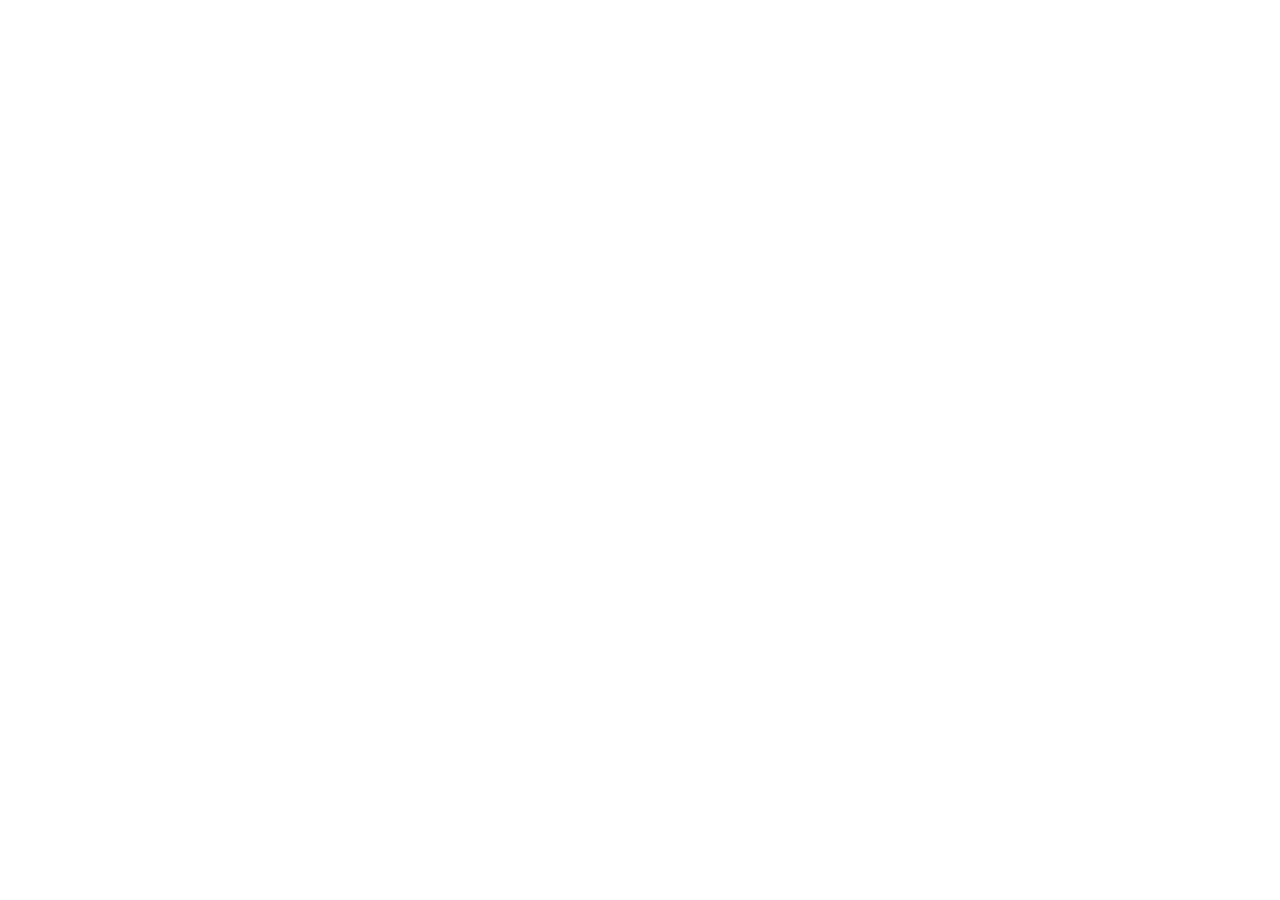
==== index.html @ 45871fc7 "Add files via upload" ====
<!DOCTYPE html>
<html lang="id">
<head>
<meta charset="utf-8">
<meta name="viewport" content="width=device-width, initial-scale=1, viewport-fit=cover">
<title>SPJL – Sistem Pemesanan Jasa Laundry (Prototipe)</title>
<link rel="stylesheet" href="css/style.css">
</head>
<body>
<div class="wrap" id="app"></div>
<script src="js/app.js"></script>
</body>
</html>
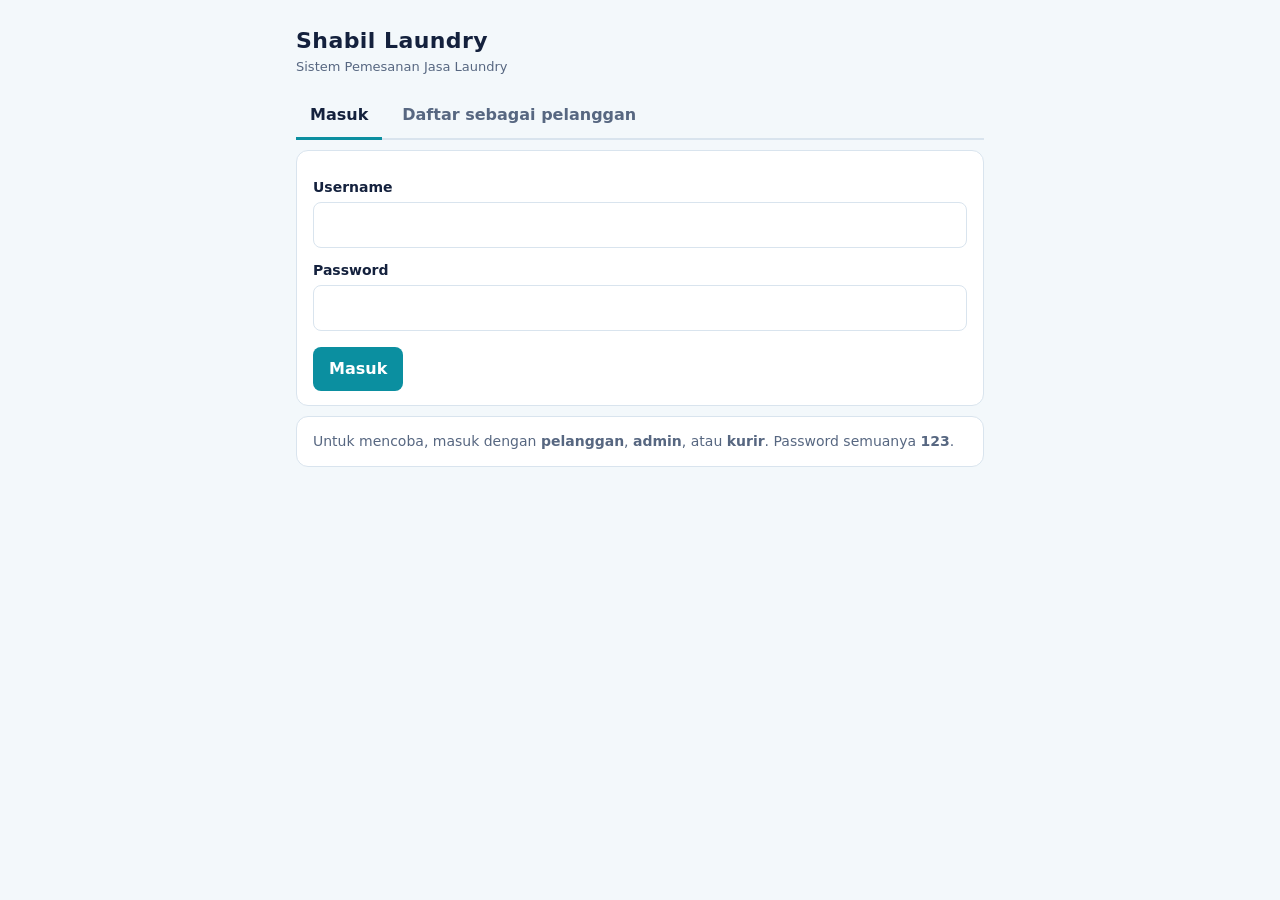
==== commit 675c27d7: "Shabil Laundry" ====
--- a/index.html
+++ b/index.html
@@ -1,13 +1,16 @@
-<!DOCTYPE html>
+<!doctype html>
 <html lang="id">
-<head>
-<meta charset="utf-8">
-<meta name="viewport" content="width=device-width, initial-scale=1, viewport-fit=cover">
-<title>SPJL – Sistem Pemesanan Jasa Laundry (Prototipe)</title>
-<link rel="stylesheet" href="css/style.css">
-</head>
-<body>
-<div class="wrap" id="app"></div>
-<script src="js/app.js"></script>
-</body>
+  <head>
+    <meta charset="utf-8" />
+    <meta
+      name="viewport"
+      content="width=device-width, initial-scale=1, viewport-fit=cover"
+    />
+    <title>Shabil Laundry</title>
+    <link rel="stylesheet" href="css/style.css" />
+  </head>
+  <body>
+    <div class="wrap" id="app"></div>
+    <script src="js/app.js"></script>
+  </body>
 </html>
--- a/css/style.css
+++ b/css/style.css
@@ -0,0 +1,318 @@
+:root {
+  --bg: #f3f8fb;
+  --surf: #fff;
+  --ink: #14213d;
+  --mut: #576781;
+  --line: #d9e4ee;
+  --acc: #0b8fa0;
+  --accink: #fff;
+  --tag: #f6c945;
+  --tagink: #3a2e00;
+  --ok: #25885b;
+  --err: #be3434;
+  box-sizing: border-box;
+  padding-top: env(safe-area-inset-top, 0px);
+  padding-bottom: env(safe-area-inset-bottom, 0px);
+  color-scheme: light;
+}
+@media (prefers-color-scheme: dark) {
+  :root:not([data-theme="light"]) {
+    --bg: #0d1526;
+    --surf: #15233b;
+    --ink: #e8eef7;
+    --mut: #9daec6;
+    --line: #263752;
+    --acc: #3cc3d3;
+    --accink: #06222a;
+    --ok: #4cc58c;
+    --err: #f08080;
+    color-scheme: dark;
+  }
+}
+:root[data-theme="dark"] {
+  --bg: #0d1526;
+  --surf: #15233b;
+  --ink: #e8eef7;
+  --mut: #9daec6;
+  --line: #263752;
+  --acc: #3cc3d3;
+  --accink: #06222a;
+  --ok: #4cc58c;
+  --err: #f08080;
+  color-scheme: dark;
+}
+* {
+  box-sizing: border-box;
+}
+html {
+  scroll-padding-top: env(safe-area-inset-top, 0px);
+}
+body {
+  margin: 0;
+  background: var(--bg);
+  color: var(--ink);
+  font:
+    16px/1.5 "Avenir Next",
+    "Segoe UI",
+    system-ui,
+    sans-serif;
+}
+button,
+input,
+select {
+  font: inherit;
+  color: inherit;
+}
+:focus-visible {
+  outline: 3px solid var(--acc);
+  outline-offset: 2px;
+}
+.wrap {
+  max-width: 720px;
+  margin: 0 auto;
+  padding: 16px 16px 120px;
+}
+header.top {
+  display: flex;
+  align-items: center;
+  justify-content: space-between;
+  gap: 12px;
+  padding: 8px 0 16px;
+}
+.brand {
+  font-size: 22px;
+  font-weight: 800;
+  letter-spacing: 0.02em;
+}
+.brand small {
+  display: block;
+  font-size: 13px;
+  font-weight: 500;
+  color: var(--mut);
+  letter-spacing: 0;
+}
+.who {
+  font-size: 14px;
+  color: var(--mut);
+  text-align: right;
+}
+h2 {
+  font-size: 20px;
+  margin: 20px 0 10px;
+}
+.tabs {
+  display: flex;
+  gap: 6px;
+  border-bottom: 2px solid var(--line);
+  margin-bottom: 8px;
+}
+.tabs button {
+  background: none;
+  border: 0;
+  padding: 10px 14px;
+  font-weight: 600;
+  color: var(--mut);
+  border-bottom: 3px solid transparent;
+  margin-bottom: -2px;
+  cursor: pointer;
+}
+.tabs button[aria-selected="true"] {
+  color: var(--ink);
+  border-bottom-color: var(--acc);
+}
+.card {
+  background: var(--surf);
+  border: 1px solid var(--line);
+  border-radius: 12px;
+  padding: 14px 16px;
+  margin: 10px 0;
+}
+.row {
+  display: flex;
+  align-items: center;
+  justify-content: space-between;
+  gap: 12px;
+  flex-wrap: wrap;
+}
+.name {
+  font-weight: 700;
+}
+.mut {
+  color: var(--mut);
+  font-size: 14px;
+}
+.price {
+  font-variant-numeric: tabular-nums;
+  font-weight: 700;
+}
+.btn {
+  background: var(--acc);
+  color: var(--accink);
+  border: 0;
+  border-radius: 8px;
+  padding: 10px 16px;
+  font-weight: 700;
+  cursor: pointer;
+  min-height: 44px;
+}
+.btn.alt {
+  background: transparent;
+  color: var(--ink);
+  border: 1.5px solid var(--line);
+}
+.btn.sm {
+  padding: 6px 12px;
+  min-height: 36px;
+  font-size: 14px;
+}
+.btn.del {
+  background: transparent;
+  color: var(--err);
+  border: 1.5px solid var(--err);
+}
+.qty {
+  display: flex;
+  align-items: center;
+  gap: 4px;
+}
+.qty button {
+  width: 40px;
+  height: 40px;
+  border-radius: 8px;
+  border: 1.5px solid var(--line);
+  background: var(--surf);
+  font-size: 20px;
+  cursor: pointer;
+}
+.qty output {
+  min-width: 36px;
+  text-align: center;
+  font-weight: 700;
+  font-variant-numeric: tabular-nums;
+}
+label {
+  display: block;
+  font-weight: 600;
+  margin: 12px 0 4px;
+  font-size: 14px;
+}
+input,
+select {
+  width: 100%;
+  padding: 10px 12px;
+  border: 1.5px solid var(--line);
+  border-radius: 8px;
+  background: var(--surf);
+  min-height: 44px;
+}
+.msg {
+  border-radius: 8px;
+  padding: 10px 14px;
+  margin: 8px 0;
+  font-weight: 600;
+  border: 1.5px solid;
+}
+.msg.ok {
+  color: var(--ok);
+  border-color: var(--ok);
+}
+.msg.err {
+  color: var(--err);
+  border-color: var(--err);
+}
+.basket {
+  position: fixed;
+  left: 0;
+  right: 0;
+  bottom: 0;
+  background: var(--surf);
+  border-top: 2px solid var(--line);
+  padding: 12px 16px calc(12px + env(safe-area-inset-bottom, 0px));
+}
+.basket .in {
+  max-width: 720px;
+  margin: 0 auto;
+}
+.basket input {
+  margin: 8px 0;
+}
+.off {
+  opacity: 0.55;
+}
+.line {
+  list-style: none;
+  display: flex;
+  margin: 14px 0 4px;
+  padding: 0;
+  position: relative;
+}
+.line::before {
+  content: "";
+  position: absolute;
+  left: 10%;
+  right: 10%;
+  top: 9px;
+  height: 2px;
+  background: var(--line);
+}
+.line li {
+  flex: 1;
+  text-align: center;
+  font-size: 12px;
+  color: var(--mut);
+  position: relative;
+}
+.line li::before {
+  content: "";
+  display: block;
+  width: 18px;
+  height: 18px;
+  margin: 0 auto 4px;
+  border-radius: 5px 5px 9px 9px;
+  background: var(--surf);
+  border: 2px solid var(--line);
+  position: relative;
+}
+.line li.done::before {
+  background: var(--acc);
+  border-color: var(--acc);
+}
+.line li.now::before {
+  background: var(--tag);
+  border-color: var(--tag);
+}
+.line li.now {
+  color: var(--ink);
+  font-weight: 700;
+}
+.tag {
+  display: inline-block;
+  background: var(--tag);
+  color: var(--tagink);
+  font-weight: 700;
+  font-size: 13px;
+  padding: 2px 10px;
+  border-radius: 6px 6px 6px 14px;
+}
+table {
+  width: 100%;
+  border-collapse: collapse;
+}
+.empty {
+  text-align: center;
+  color: var(--mut);
+  padding: 28px 8px;
+}
+.note {
+  font-size: 13px;
+  color: var(--mut);
+  margin-top: 28px;
+}
+@media (prefers-reduced-motion: no-preference) {
+  .btn {
+    transition: filter 0.15s;
+  }
+  .btn:hover {
+    filter: brightness(1.08);
+  }
+}
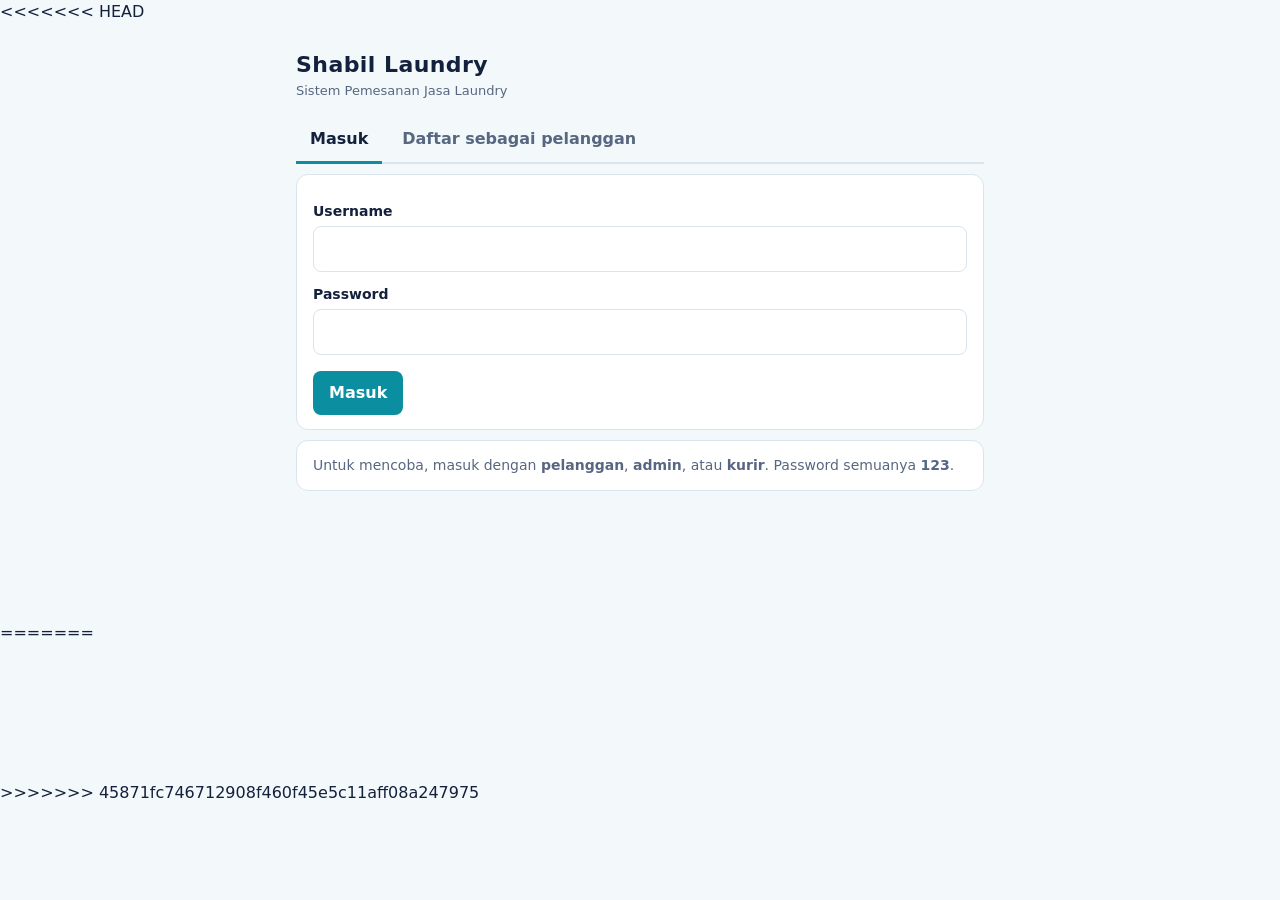
==== commit 000c542a: "perubahan pertama" ====
--- a/index.html
+++ b/index.html
@@ -1,3 +1,4 @@
+<<<<<<< HEAD
 <!doctype html>
 <html lang="id">
   <head>
@@ -13,4 +14,18 @@
     <div class="wrap" id="app"></div>
     <script src="js/app.js"></script>
   </body>
+=======
+<!DOCTYPE html>
+<html lang="id">
+<head>
+<meta charset="utf-8">
+<meta name="viewport" content="width=device-width, initial-scale=1, viewport-fit=cover">
+<title>SPJL – Sistem Pemesanan Jasa Laundry (Prototipe)</title>
+<link rel="stylesheet" href="css/style.css">
+</head>
+<body>
+<div class="wrap" id="app"></div>
+<script src="js/app.js"></script>
+</body>
+>>>>>>> 45871fc746712908f460f45e5c11aff08a247975
 </html>
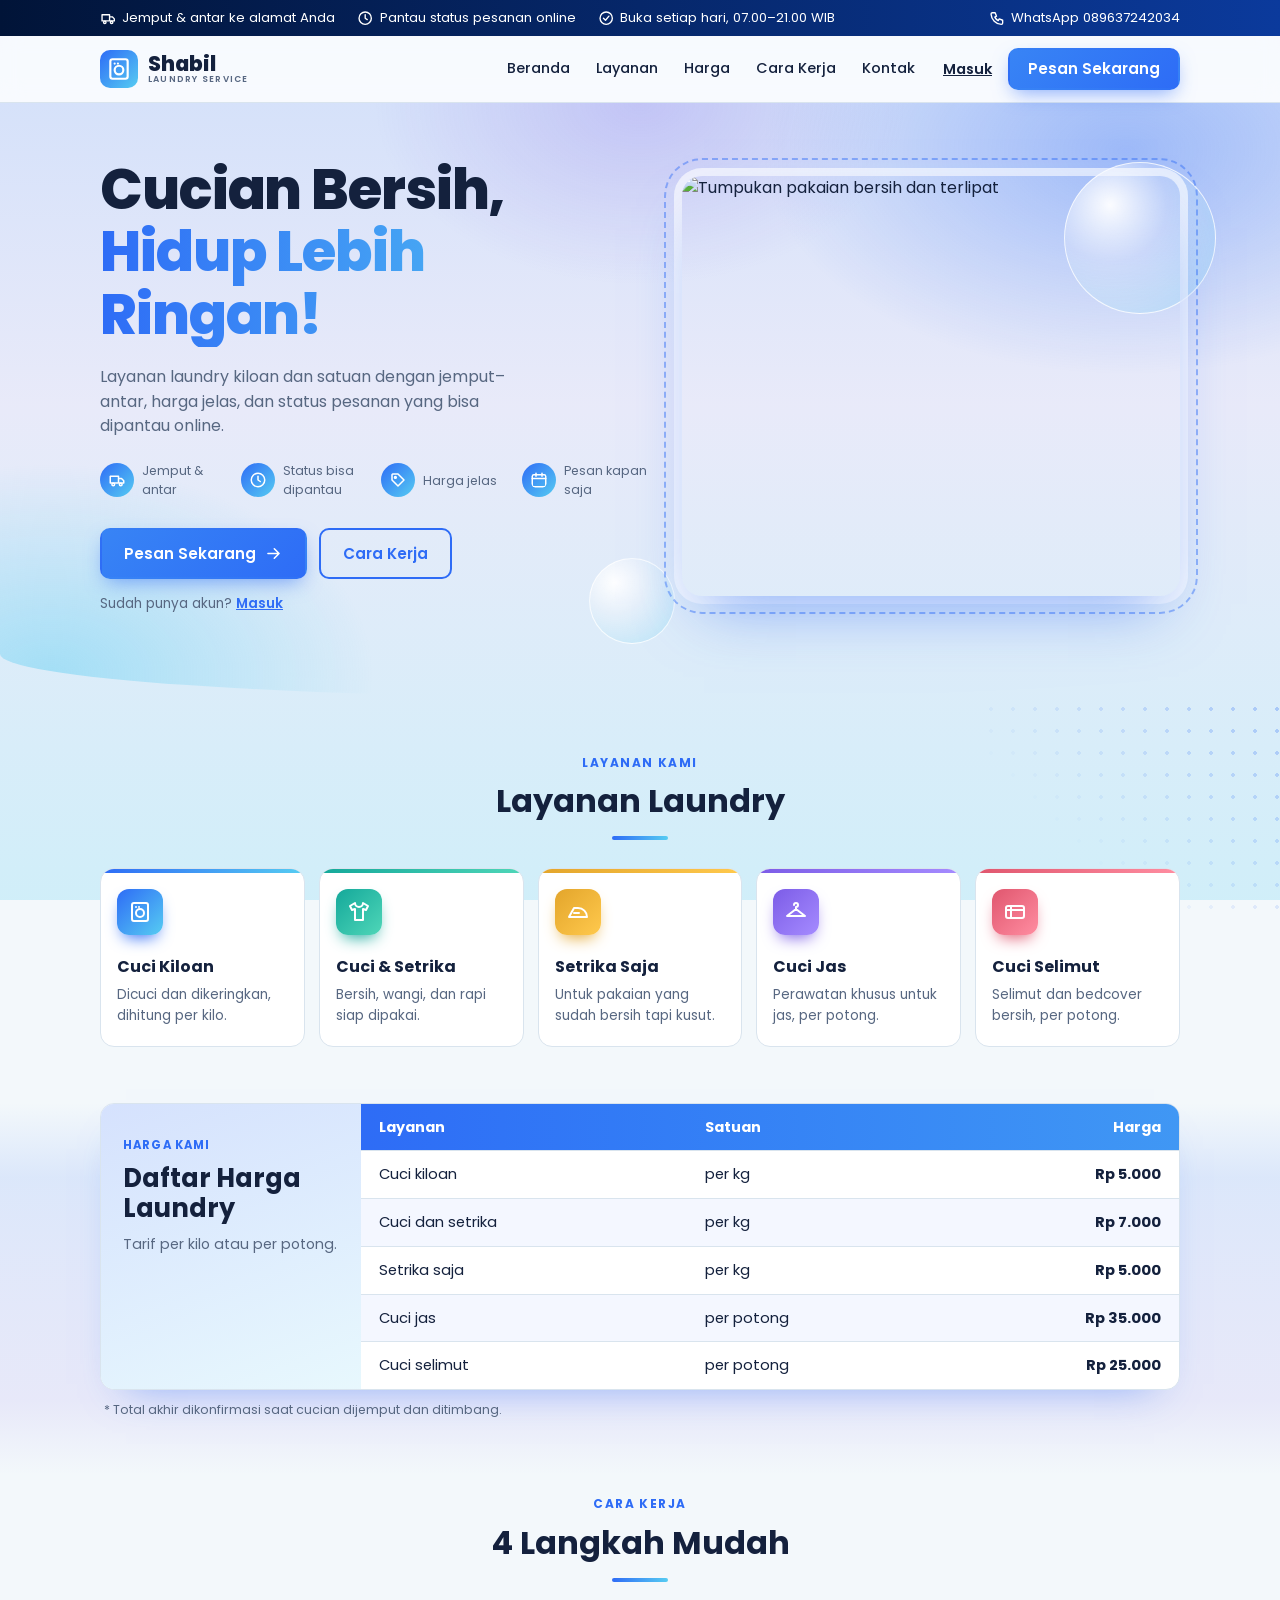
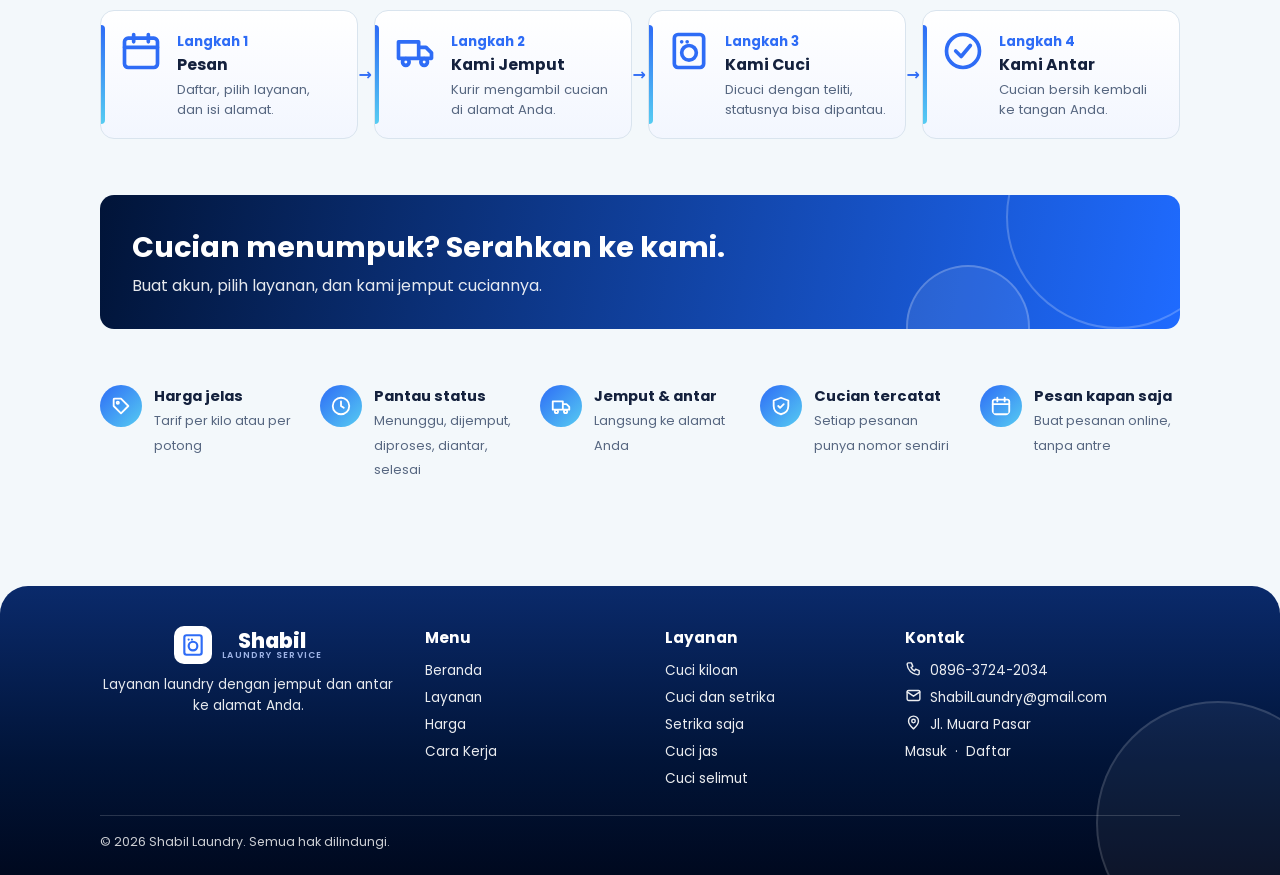
==== commit a35754e5: "website Shabil Laundry" ====
--- a/index.html
+++ b/index.html
@@ -1,31 +1,429 @@
-<<<<<<< HEAD
 <!doctype html>
-<html lang="id">
+<html lang="id" data-theme="light">
   <head>
     <meta charset="utf-8" />
     <meta
       name="viewport"
       content="width=device-width, initial-scale=1, viewport-fit=cover"
     />
-    <title>Shabil Laundry</title>
-    <link rel="stylesheet" href="css/style.css" />
+    <title>Shabil Laundry – Cuci, setrika, jemput &amp; antar</title>
+    <link rel="stylesheet" href="css/tokens.css" />
+    <link rel="stylesheet" href="css/landing.css" />
   </head>
+  <script>
+    (function () {
+      var rows = document.getElementById("rows");
+      if (!rows || typeof SERVICES === "undefined") return;
+      var on = SERVICES.filter(function (s) {
+        return s.a;
+      });
+      var hr = rows.closest("table").querySelector("thead tr");
+      var th = document.createElement("th");
+      th.textContent = "Estimasi";
+      hr.insertBefore(th, hr.lastElementChild);
+      [].forEach.call(rows.rows, function (tr, i) {
+        var td = document.createElement("td");
+        td.textContent = on[i].e + " hari";
+        tr.insertBefore(td, tr.lastElementChild);
+      });
+      [].forEach.call(
+        document.querySelectorAll("#layanan .sv"),
+        function (c, i) {
+          if (!SERVICES[i]) return;
+          var s = document.createElement("span");
+          s.className = "sv-est";
+          s.innerHTML =
+            '<svg class="ic"><use href="#clock"/></svg>Estimasi ' +
+            SERVICES[i].e +
+            " hari";
+          c.appendChild(s);
+        },
+      );
+    })();
+  </script>
   <body>
-    <div class="wrap" id="app"></div>
-    <script src="js/app.js"></script>
+    <svg width="0" height="0" style="position: absolute" aria-hidden="true">
+      <symbol id="truck" viewBox="0 0 24 24">
+        <path d="M3 7h11v9H3zM14 10h4l3 3v3h-7" />
+        <circle cx="7" cy="18" r="1.8" />
+        <circle cx="17" cy="18" r="1.8" />
+      </symbol>
+      <symbol id="clock" viewBox="0 0 24 24">
+        <circle cx="12" cy="12" r="9" />
+        <path d="M12 7v5l3 2" />
+      </symbol>
+      <symbol id="tag" viewBox="0 0 24 24">
+        <path d="M4 4h8l8 8-8 8-8-8z" />
+        <circle cx="8.5" cy="8.5" r="1.2" />
+      </symbol>
+      <symbol id="shield" viewBox="0 0 24 24">
+        <path d="M12 3l8 3v6c0 5-4 8-8 9-4-1-8-4-8-9V6z" />
+        <path d="M9 12l2 2 4-4" />
+      </symbol>
+      <symbol id="cal" viewBox="0 0 24 24">
+        <rect x="3" y="5" width="18" height="16" rx="2" />
+        <path d="M3 10h18M8 3v4M16 3v4" />
+      </symbol>
+      <symbol id="wash" viewBox="0 0 24 24">
+        <rect x="4" y="3" width="16" height="18" rx="2" />
+        <circle cx="12" cy="13" r="4" />
+        <path d="M8 7h.01M11 7h.01" />
+      </symbol>
+      <symbol id="shirt" viewBox="0 0 24 24">
+        <path d="M8 3 3 6l2 4 3-1v11h8V9l3 1 2-4-5-3a4 4 0 0 1-8 0z" />
+      </symbol>
+      <symbol id="iron" viewBox="0 0 24 24">
+        <path d="M3 17h18c0-5-4-9-9-9H8zM8 13h5" />
+      </symbol>
+      <symbol id="hang" viewBox="0 0 24 24">
+        <path d="M12 7a2 2 0 1 0-2-2M12 7v2L3 16h18l-9-7" />
+      </symbol>
+      <symbol id="blk" viewBox="0 0 24 24">
+        <rect x="3" y="6" width="18" height="12" rx="2" />
+        <path d="M3 10h18M8 6v12" />
+      </symbol>
+      <symbol id="check" viewBox="0 0 24 24">
+        <circle cx="12" cy="12" r="9" />
+        <path d="M8 12l3 3 5-6" />
+      </symbol>
+      <symbol id="phone" viewBox="0 0 24 24">
+        <path
+          d="M5 4h4l2 5-2.5 1.5a11 11 0 0 0 5 5L15 13l5 2v4a2 2 0 0 1-2 2A16 16 0 0 1 3 6a2 2 0 0 1 2-2z"
+        />
+      </symbol>
+      <symbol id="mail" viewBox="0 0 24 24">
+        <rect x="3" y="5" width="18" height="14" rx="2" />
+        <path d="M3 7l9 6 9-6" />
+      </symbol>
+      <symbol id="pin" viewBox="0 0 24 24">
+        <path d="M12 21s-7-6-7-11a7 7 0 0 1 14 0c0 5-7 11-7 11z" />
+        <circle cx="12" cy="10" r="2.5" />
+      </symbol>
+      <symbol id="arr" viewBox="0 0 24 24">
+        <path d="M5 12h14M13 6l6 6-6 6" />
+      </symbol>
+    </svg>
+
+    <div class="top">
+      <div class="wrap">
+        <div class="l">
+          <span
+            ><svg class="ic"><use href="#truck" /></svg>Jemput &amp; antar ke
+            alamat Anda</span
+          ><span
+            ><svg class="ic"><use href="#clock" /></svg>Pantau status pesanan
+            online</span
+          ><span
+            ><svg class="ic"><use href="#check" /></svg>Buka setiap hari,
+            07.00–21.00 WIB</span
+          >
+        </div>
+        <a data-wa href="#" target="_blank" rel="noopener"
+          ><svg class="ic"><use href="#phone" /></svg>WhatsApp 089637242034</a
+        >
+      </div>
+    </div>
+
+    <header class="nav">
+      <div class="wrap">
+        <a class="logo" href="#atas"
+          ><b
+            ><svg class="ic"><use href="#wash" /></svg
+          ></b>
+          <span>Shabil<small>LAUNDRY SERVICE</small></span></a
+        >
+        <nav aria-label="Menu utama">
+          <a href="#atas">Beranda</a><a href="#layanan">Layanan</a
+          ><a href="#harga">Harga</a><a href="#cara">Cara Kerja</a
+          ><a href="#kontak">Kontak</a>
+        </nav>
+        <div class="act">
+          <a class="link" href="app.html">Masuk</a
+          ><a class="btn sm" href="app.html?mode=daftar">Pesan Sekarang</a>
+        </div>
+      </div>
+    </header>
+
+    <main id="atas">
+      <div class="hero">
+        <div class="wrap">
+          <div>
+            <h1>Cucian Bersih,<em>Hidup Lebih Ringan!</em></h1>
+            <p class="lead">
+              Layanan laundry kiloan dan satuan dengan jemput–antar, harga
+              jelas, dan status pesanan yang bisa dipantau online.
+            </p>
+            <ul class="mini">
+              <li>
+                <svg class="ic"><use href="#truck" /></svg>Jemput &amp; antar
+              </li>
+              <li>
+                <svg class="ic"><use href="#clock" /></svg>Status bisa dipantau
+              </li>
+              <li>
+                <svg class="ic"><use href="#tag" /></svg>Harga jelas
+              </li>
+              <li>
+                <svg class="ic"><use href="#cal" /></svg>Pesan kapan saja
+              </li>
+            </ul>
+            <div class="cta">
+              <a class="btn" href="app.html?mode=daftar"
+                >Pesan Sekarang <svg class="ic"><use href="#arr" /></svg></a
+              ><a class="btn o" href="#cara">Cara Kerja</a>
+            </div>
+            <p class="have">Sudah punya akun? <a href="app.html">Masuk</a></p>
+          </div>
+          <img
+            class="art"
+            src="img/laundry.jpg"
+            alt="Tumpukan pakaian bersih dan terlipat"
+            width="500"
+            height="450"
+            style="border-radius: 20px"
+          />
+        </div>
+      </div>
+
+      <section id="layanan">
+        <div class="wrap">
+          <span class="eyebrow">LAYANAN KAMI</span>
+          <h2 class="t">Layanan Laundry</h2>
+          <div class="grid5">
+            <div class="sv">
+              <svg class="ic"><use href="#wash" /></svg>
+              <h3>Cuci Kiloan</h3>
+              <p>Dicuci dan dikeringkan, dihitung per kilo.</p>
+            </div>
+            <div class="sv">
+              <svg class="ic"><use href="#shirt" /></svg>
+              <h3>Cuci &amp; Setrika</h3>
+              <p>Bersih, wangi, dan rapi siap dipakai.</p>
+            </div>
+            <div class="sv">
+              <svg class="ic"><use href="#iron" /></svg>
+              <h3>Setrika Saja</h3>
+              <p>Untuk pakaian yang sudah bersih tapi kusut.</p>
+            </div>
+            <div class="sv">
+              <svg class="ic"><use href="#hang" /></svg>
+              <h3>Cuci Jas</h3>
+              <p>Perawatan khusus untuk jas, per potong.</p>
+            </div>
+            <div class="sv">
+              <svg class="ic"><use href="#blk" /></svg>
+              <h3>Cuci Selimut</h3>
+              <p>Selimut dan bedcover bersih, per potong.</p>
+            </div>
+          </div>
+        </div>
+      </section>
+
+      <section id="harga" style="padding-top: 0">
+        <div class="wrap">
+          <div class="price">
+            <aside>
+              <small>HARGA KAMI</small>
+              <h3>Daftar Harga Laundry</h3>
+              <p>Tarif per kilo atau per potong.</p>
+            </aside>
+            <div class="tw">
+              <table>
+                <thead>
+                  <tr>
+                    <th>Layanan</th>
+                    <th>Satuan</th>
+                    <th>Harga</th>
+                  </tr>
+                </thead>
+                <tbody id="rows"></tbody>
+              </table>
+            </div>
+          </div>
+          <p class="note">
+            * Total akhir dikonfirmasi saat cucian dijemput dan ditimbang.
+          </p>
+        </div>
+      </section>
+
+      <section id="cara" style="padding-top: 20px">
+        <div class="wrap">
+          <span class="eyebrow">CARA KERJA</span>
+          <h2 class="t">4 Langkah Mudah</h2>
+          <ol class="steps">
+            <li>
+              <svg class="ic"><use href="#cal" /></svg>
+              <div>
+                <small>Langkah 1</small>
+                <h3>Pesan</h3>
+                <p>Daftar, pilih layanan, dan isi alamat.</p>
+              </div>
+            </li>
+            <li>
+              <svg class="ic"><use href="#truck" /></svg>
+              <div>
+                <small>Langkah 2</small>
+                <h3>Kami Jemput</h3>
+                <p>Kurir mengambil cucian di alamat Anda.</p>
+              </div>
+            </li>
+            <li>
+              <svg class="ic"><use href="#wash" /></svg>
+              <div>
+                <small>Langkah 3</small>
+                <h3>Kami Cuci</h3>
+                <p>Dicuci dengan teliti, statusnya bisa dipantau.</p>
+              </div>
+            </li>
+            <li>
+              <svg class="ic"><use href="#check" /></svg>
+              <div>
+                <small>Langkah 4</small>
+                <h3>Kami Antar</h3>
+                <p>Cucian bersih kembali ke tangan Anda.</p>
+              </div>
+            </li>
+          </ol>
+        </div>
+      </section>
+
+      <section class="promo">
+        <div class="wrap">
+          <div>
+            <span
+              ><h2>Cucian menumpuk? Serahkan ke kami.</h2>
+              <p>Buat akun, pilih layanan, dan kami jemput cuciannya.</p></span
+            >
+          </div>
+        </div>
+      </section>
+
+      <section>
+        <div class="wrap">
+          <div class="feat">
+            <div>
+              <svg class="ic"><use href="#tag" /></svg>
+              <p style="margin: 0">
+                <b>Harga jelas</b><span>Tarif per kilo atau per potong</span>
+              </p>
+            </div>
+            <div>
+              <svg class="ic"><use href="#clock" /></svg>
+              <p style="margin: 0">
+                <b>Pantau status</b
+                ><span>Menunggu, dijemput, diproses, diantar, selesai</span>
+              </p>
+            </div>
+            <div>
+              <svg class="ic"><use href="#truck" /></svg>
+              <p style="margin: 0">
+                <b>Jemput &amp; antar</b><span>Langsung ke alamat Anda</span>
+              </p>
+            </div>
+            <div>
+              <svg class="ic"><use href="#shield" /></svg>
+              <p style="margin: 0">
+                <b>Cucian tercatat</b
+                ><span>Setiap pesanan punya nomor sendiri</span>
+              </p>
+            </div>
+            <div>
+              <svg class="ic"><use href="#cal" /></svg>
+              <p style="margin: 0">
+                <b>Pesan kapan saja</b
+                ><span>Buat pesanan online, tanpa antre</span>
+              </p>
+            </div>
+          </div>
+        </div>
+      </section>
+    </main>
+
+    <footer id="kontak">
+      <div class="wrap">
+        <div class="cols">
+          <div>
+            <a class="logo" href="#atas"
+              ><b
+                ><svg class="ic"><use href="#wash" /></svg></b
+              ><span>Shabil<small>LAUNDRY SERVICE</small></span></a
+            >
+            <p>Layanan laundry dengan jemput dan antar ke alamat Anda.</p>
+          </div>
+          <div>
+            <h4>Menu</h4>
+            <ul>
+              <li><a href="#atas">Beranda</a></li>
+              <li><a href="#layanan">Layanan</a></li>
+              <li><a href="#harga">Harga</a></li>
+              <li><a href="#cara">Cara Kerja</a></li>
+            </ul>
+          </div>
+          <div>
+            <h4>Layanan</h4>
+            <ul id="fsv"></ul>
+          </div>
+          <div class="c">
+            <h4>Kontak</h4>
+            <ul>
+              <li>
+                <svg class="ic"><use href="#phone" /></svg>0896-3724-2034
+              </li>
+              <li>
+                <svg class="ic"><use href="#mail" /></svg
+                >ShabilLaundry@gmail.com
+              </li>
+              <li>
+                <svg class="ic"><use href="#pin" /></svg>Jl. Muara Pasar
+              </li>
+              <li>
+                <a href="app.html">Masuk</a> ·
+                <a href="app.html?mode=daftar">Daftar</a>
+              </li>
+            </ul>
+          </div>
+        </div>
+        <div class="copy">© 2026 Shabil Laundry. Semua hak dilindungi.</div>
+      </div>
+    </footer>
+
+    <script src="js/services.js"></script>
+    <script>
+      (function () {
+        var NO = "6289637242034"; // ganti nomor WhatsApp (awali 62, tanpa +)
+        var rp = function (n) {
+          return "Rp " + Number(n).toLocaleString("id-ID");
+        };
+        var on = SERVICES.filter(function (s) {
+          return s.a;
+        });
+        document.getElementById("rows").innerHTML = on
+          .map(function (s) {
+            return (
+              "<tr><td>" +
+              s.n +
+              "</td><td>per " +
+              s.s +
+              "</td><td>" +
+              rp(s.h) +
+              "</td></tr>"
+            );
+          })
+          .join("");
+        document.getElementById("fsv").innerHTML = on
+          .map(function (s) {
+            return "<li>" + s.n + "</li>";
+          })
+          .join("");
+        var u =
+          "https://wa.me/" +
+          NO +
+          "?text=" +
+          encodeURIComponent("Halo Shabil Laundry, saya mau tanya layanan.");
+        [].forEach.call(document.querySelectorAll("[data-wa]"), function (a) {
+          a.href = u;
+        });
+      })();
+    </script>
   </body>
-=======
-<!DOCTYPE html>
-<html lang="id">
-<head>
-<meta charset="utf-8">
-<meta name="viewport" content="width=device-width, initial-scale=1, viewport-fit=cover">
-<title>SPJL – Sistem Pemesanan Jasa Laundry (Prototipe)</title>
-<link rel="stylesheet" href="css/style.css">
-</head>
-<body>
-<div class="wrap" id="app"></div>
-<script src="js/app.js"></script>
-</body>
->>>>>>> 45871fc746712908f460f45e5c11aff08a247975
 </html>
--- a/css/tokens.css
+++ b/css/tokens.css
@@ -0,0 +1,47 @@
+@import url("https://fonts.googleapis.com/css2?family=Poppins:wght@400;500;600;700;800&display=swap");
+:root {
+  --bg: #f3f8fb;
+  --surf: #fff;
+  --ink: #14213d;
+  --mut: #576781;
+  --line: #d9e4ee;
+  --acc: #2e6cf6;
+  --accink: #fff;
+  --tag: #f6c945;
+  --tagink: #3a2e00;
+  --blob: #a9d6fb;
+  --ok: #25885b;
+  --err: #be3434;
+  box-sizing: border-box;
+  padding-top: env(safe-area-inset-top, 0px);
+  padding-bottom: env(safe-area-inset-bottom, 0px);
+  color-scheme: light;
+}
+@media (prefers-color-scheme: dark) {
+  :root:not([data-theme="light"]) {
+    --bg: #0d1526;
+    --surf: #15233b;
+    --ink: #e8eef7;
+    --mut: #9daec6;
+    --line: #263752;
+    --acc: #6ea0ff;
+    --accink: #0a1630;
+    --ok: #4cc58c;
+    --err: #f08080;
+    --blob: #1d3c66;
+    color-scheme: dark;
+  }
+}
+:root[data-theme="dark"] {
+  --bg: #0d1526;
+  --surf: #15233b;
+  --ink: #e8eef7;
+  --mut: #9daec6;
+  --line: #263752;
+  --acc: #6ea0ff;
+  --accink: #0a1630;
+  --ok: #4cc58c;
+  --err: #f08080;
+  --blob: #1d3c66;
+  color-scheme: dark;
+}
--- a/css/landing.css
+++ b/css/landing.css
@@ -0,0 +1,923 @@
+:root {
+  --deep: #011438;
+  --aqua: #56ccf2;
+  --violet: #7c5ce7;
+}
+* {
+  box-sizing: border-box;
+}
+html {
+  scroll-behavior: smooth;
+  scroll-padding-top: 80px;
+}
+body {
+  margin: 0;
+  background: var(--bg);
+  color: var(--ink);
+  font-family: "Poppins", system-ui, sans-serif;
+  line-height: 1.55;
+}
+a {
+  color: inherit;
+}
+.wrap {
+  max-width: 1120px;
+  margin: 0 auto;
+  padding: 0 20px;
+}
+.ic {
+  width: 1.25em;
+  height: 1.25em;
+  fill: none;
+  stroke: currentColor;
+  stroke-width: 2;
+  stroke-linecap: round;
+  stroke-linejoin: round;
+  flex: none;
+}
+.btn {
+  display: inline-flex;
+  align-items: center;
+  gap: 8px;
+  font-family: inherit;
+  font-weight: 600;
+  font-size: 0.95rem;
+  line-height: 1;
+  padding: 14px 22px;
+  border-radius: 10px;
+  border: 2px solid var(--acc);
+  background: var(--acc);
+  color: var(--accink);
+  text-decoration: none;
+  cursor: pointer;
+}
+.btn.o {
+  background: transparent;
+  color: var(--acc);
+}
+.btn.sm {
+  padding: 11px 18px;
+}
+:focus-visible {
+  outline: 3px solid var(--acc);
+  outline-offset: 3px;
+}
+.top {
+  background: var(--deep);
+  color: #fff;
+  font-size: 0.82rem;
+}
+.top .wrap {
+  display: flex;
+  justify-content: space-between;
+  gap: 16px;
+  padding-top: 8px;
+  padding-bottom: 8px;
+  flex-wrap: wrap;
+}
+.top .l {
+  display: flex;
+  gap: 22px;
+  flex-wrap: wrap;
+}
+.top span,
+.top a {
+  display: inline-flex;
+  align-items: center;
+  gap: 6px;
+  text-decoration: none;
+}
+.nav {
+  position: sticky;
+  top: 0;
+  z-index: 10;
+  background: var(--surf);
+  border-bottom: 1px solid var(--line);
+}
+.nav .wrap {
+  display: flex;
+  align-items: center;
+  gap: 28px;
+  padding-top: 12px;
+  padding-bottom: 12px;
+}
+.logo {
+  display: flex;
+  align-items: center;
+  gap: 10px;
+  text-decoration: none;
+  font-weight: 800;
+  font-size: 1.3rem;
+  line-height: 1.05;
+}
+.logo b {
+  display: grid;
+  place-items: center;
+  width: 38px;
+  height: 38px;
+  border-radius: 10px;
+  background: var(--acc);
+  color: var(--accink);
+}
+.logo small {
+  display: block;
+  font-size: 0.55rem;
+  letter-spacing: 0.14em;
+  color: var(--mut);
+  font-weight: 600;
+}
+.nav nav {
+  display: flex;
+  gap: 26px;
+  margin-left: auto;
+  font-size: 0.9rem;
+  font-weight: 500;
+}
+.nav nav a {
+  text-decoration: none;
+  padding: 6px 0;
+  border-bottom: 2px solid transparent;
+}
+.nav nav a:hover {
+  border-color: var(--acc);
+  color: var(--acc);
+}
+.act {
+  display: flex;
+  align-items: center;
+  gap: 16px;
+  font-weight: 600;
+  font-size: 0.9rem;
+}
+.hero {
+  background: linear-gradient(
+    180deg,
+    color-mix(in srgb, var(--acc) 8%, var(--bg)),
+    var(--bg)
+  );
+  padding: 56px 0 48px;
+}
+.hero .wrap {
+  display: grid;
+  grid-template-columns: 1.05fr 0.95fr;
+  gap: 32px;
+  align-items: center;
+}
+.hero h1 {
+  margin: 0;
+  font-size: clamp(2.2rem, 5vw, 3.5rem);
+  line-height: 1.12;
+  font-weight: 800;
+  letter-spacing: -0.02em;
+}
+.hero h1 em {
+  display: block;
+  font-style: normal;
+  color: var(--acc);
+}
+.hero p.lead {
+  color: var(--mut);
+  max-width: 44ch;
+  margin: 18px 0 22px;
+}
+.mini {
+  display: grid;
+  grid-template-columns: repeat(4, 1fr);
+  gap: 12px;
+  margin: 0 0 28px;
+  padding: 0;
+  list-style: none;
+  font-size: 0.78rem;
+  color: var(--mut);
+}
+.mini li {
+  display: flex;
+  gap: 8px;
+  align-items: center;
+}
+.mini .ic {
+  width: 34px;
+  height: 34px;
+  padding: 8px;
+  border-radius: 50%;
+  background: color-mix(in srgb, var(--acc) 12%, transparent);
+  color: var(--acc);
+}
+.cta {
+  display: flex;
+  gap: 12px;
+  flex-wrap: wrap;
+}
+.have {
+  font-size: 0.85rem;
+  color: var(--mut);
+  margin: 14px 0 0;
+}
+.have a {
+  color: var(--acc);
+  font-weight: 600;
+}
+svg.art {
+  width: 100%;
+  height: auto;
+  max-height: 420px;
+}
+section {
+  padding: 56px 0;
+}
+.eyebrow {
+  display: block;
+  text-align: center;
+  color: var(--acc);
+  font-size: 0.75rem;
+  font-weight: 700;
+  letter-spacing: 0.12em;
+}
+h2.t {
+  margin: 4px 0 28px;
+  text-align: center;
+  font-size: clamp(1.5rem, 3vw, 2rem);
+}
+.grid5 {
+  display: grid;
+  grid-template-columns: repeat(auto-fit, minmax(170px, 1fr));
+  gap: 14px;
+}
+.sv {
+  background: var(--surf);
+  border: 1px solid var(--line);
+  border-radius: 14px;
+  padding: 20px 16px;
+}
+.sv .ic {
+  width: 46px;
+  height: 46px;
+  padding: 11px;
+  border-radius: 12px;
+  background: color-mix(in srgb, var(--acc) 12%, transparent);
+  color: var(--acc);
+  margin-bottom: 12px;
+}
+.sv h3 {
+  margin: 0 0 4px;
+  font-size: 1rem;
+}
+.sv p {
+  margin: 0;
+  font-size: 0.85rem;
+  color: var(--mut);
+}
+.price {
+  display: grid;
+  grid-template-columns: 260px 1fr;
+  border: 1px solid var(--line);
+  border-radius: 14px;
+  overflow: hidden;
+  background: var(--surf);
+}
+.price aside {
+  padding: 28px 22px;
+  background: color-mix(in srgb, var(--acc) 9%, var(--surf));
+}
+.price aside small {
+  color: var(--acc);
+  font-weight: 700;
+  letter-spacing: 0.1em;
+  font-size: 0.72rem;
+}
+.price aside h3 {
+  margin: 6px 0 10px;
+  font-size: 1.6rem;
+  line-height: 1.2;
+}
+.price aside p {
+  margin: 0 0 16px;
+  color: var(--mut);
+  font-size: 0.88rem;
+}
+.tw {
+  overflow-x: auto;
+}
+table {
+  width: 100%;
+  border-collapse: collapse;
+  min-width: 380px;
+}
+th {
+  background: var(--acc);
+  color: var(--accink);
+  text-align: left;
+  padding: 12px 18px;
+  font-size: 0.9rem;
+}
+td {
+  padding: 12px 18px;
+  border-top: 1px solid var(--line);
+  font-size: 0.92rem;
+}
+tbody tr:nth-child(even) {
+  background: color-mix(in srgb, var(--acc) 5%, transparent);
+}
+td:last-child,
+th:last-child {
+  text-align: right;
+  font-weight: 700;
+}
+.note {
+  font-size: 0.78rem;
+  color: var(--mut);
+  margin: 10px 4px 0;
+}
+.steps {
+  display: grid;
+  grid-template-columns: repeat(4, 1fr);
+  gap: 16px;
+  list-style: none;
+  padding: 0;
+  margin: 0;
+}
+.steps li {
+  position: relative;
+  display: flex;
+  gap: 14px;
+  background: var(--surf);
+  border: 1px solid var(--line);
+  border-radius: 14px;
+  padding: 18px;
+}
+.steps li:not(:last-child)::after {
+  content: "→";
+  position: absolute;
+  right: -15px;
+  top: 50%;
+  transform: translateY(-50%);
+  color: var(--acc);
+  font-weight: 700;
+  z-index: 1;
+}
+.steps .ic {
+  width: 44px;
+  height: 44px;
+  color: var(--acc);
+}
+.steps small {
+  color: var(--acc);
+  font-weight: 700;
+}
+.steps h3 {
+  margin: 0 0 2px;
+  font-size: 0.98rem;
+}
+.steps p {
+  margin: 0;
+  font-size: 0.82rem;
+  color: var(--mut);
+}
+.promo {
+  padding: 0;
+}
+.promo .wrap > div {
+  background: linear-gradient(100deg, var(--deep), #1f6bff);
+  color: #fff;
+  border-radius: 14px;
+  padding: 30px 32px;
+  display: flex;
+  justify-content: space-between;
+  align-items: center;
+  gap: 20px;
+  flex-wrap: wrap;
+}
+.promo h2 {
+  margin: 0 0 4px;
+  font-size: clamp(1.3rem, 3vw, 1.8rem);
+}
+.promo p {
+  margin: 0;
+  opacity: 0.9;
+}
+.promo .btn {
+  background: var(--tag);
+  border-color: var(--tag);
+  color: var(--tagink);
+}
+.feat {
+  display: grid;
+  grid-template-columns: repeat(auto-fit, minmax(190px, 1fr));
+  gap: 20px;
+}
+.feat div {
+  display: flex;
+  gap: 12px;
+  align-items: flex-start;
+}
+.feat .ic {
+  width: 42px;
+  height: 42px;
+  padding: 10px;
+  border-radius: 50%;
+  border: 2px solid var(--acc);
+  color: var(--acc);
+}
+.feat b {
+  display: block;
+  font-size: 0.92rem;
+}
+.feat span {
+  font-size: 0.8rem;
+  color: var(--mut);
+}
+footer {
+  background: var(--deep);
+  color: #fff;
+  padding: 40px 0 24px;
+  margin-top: 20px;
+}
+footer .cols {
+  display: grid;
+  grid-template-columns: 1.4fr 1fr 1fr 1.3fr;
+  gap: 28px;
+}
+footer h4 {
+  margin: 0 0 10px;
+  font-size: 0.95rem;
+}
+footer p {
+  margin: 10px 0 0;
+  font-size: 0.85rem;
+  opacity: 0.9;
+}
+footer ul {
+  list-style: none;
+  margin: 0;
+  padding: 0;
+  font-size: 0.85rem;
+  display: grid;
+  gap: 6px;
+  opacity: 0.92;
+}
+footer a {
+  text-decoration: none;
+}
+footer a:hover {
+  text-decoration: underline;
+}
+footer .c li {
+  display: flex;
+  gap: 8px;
+  align-items: flex-start;
+}
+footer .copy {
+  margin-top: 26px;
+  padding-top: 16px;
+  border-top: 1px solid rgba(255, 255, 255, 0.2);
+  font-size: 0.78rem;
+  opacity: 0.8;
+}
+@media (max-width: 900px) {
+  .nav nav {
+    display: none;
+  }
+  .act {
+    margin-left: auto;
+  }
+  .hero .wrap {
+    grid-template-columns: 1fr;
+  }
+  svg.art {
+    max-height: 300px;
+  }
+  .mini {
+    grid-template-columns: 1fr 1fr;
+  }
+  .price {
+    grid-template-columns: 1fr;
+  }
+  .steps {
+    grid-template-columns: 1fr 1fr;
+  }
+  .steps li::after {
+    display: none;
+  }
+  footer .cols {
+    grid-template-columns: 1fr 1fr;
+  }
+}
+@media (max-width: 520px) {
+  .steps {
+    grid-template-columns: 1fr;
+  }
+  footer .cols {
+    grid-template-columns: 1fr;
+  }
+  .top .l span:nth-child(n + 2) {
+    display: none;
+  }
+  .act .link {
+    display: none;
+  }
+}
+@media (prefers-reduced-motion: reduce) {
+  html {
+    scroll-behavior: auto;
+  }
+}
+
+/* ===== Gradasi dan ornamen (satu file, tidak perlu landing-fx.css lagi) ===== */
+body {
+  overflow-x: hidden;
+  background-color: var(--bg);
+  background-image: linear-gradient(
+    180deg,
+    color-mix(in srgb, var(--acc) 18%, var(--bg)) 0%,
+    color-mix(in srgb, var(--violet) 9%, var(--bg)) 45%,
+    color-mix(in srgb, var(--aqua) 22%, var(--bg)) 100%
+  );
+  background-attachment: fixed;
+}
+.top {
+  background: linear-gradient(90deg, var(--deep), #0b3a9c);
+  color: #fff;
+}
+.top a,
+.top span {
+  color: #fff;
+}
+.nav {
+  background: color-mix(in srgb, var(--surf) 82%, transparent);
+  -webkit-backdrop-filter: blur(10px);
+  backdrop-filter: blur(10px);
+}
+.logo b {
+  background: linear-gradient(135deg, var(--acc), var(--aqua));
+  color: #fff;
+}
+.btn:not(.o):not(.alt) {
+  background: linear-gradient(
+    135deg,
+    color-mix(in srgb, var(--acc) 75%, var(--aqua)),
+    var(--acc)
+  );
+  border-color: transparent;
+  color: #fff;
+  box-shadow: 0 8px 20px -6px color-mix(in srgb, var(--acc) 60%, transparent);
+  transition:
+    transform 0.2s,
+    box-shadow 0.2s;
+}
+.btn:not(.o):not(.alt):hover {
+  transform: translateY(-2px);
+}
+
+/* Hero */
+.hero {
+  position: relative;
+  overflow: hidden;
+  border-radius: 0 0 50% 50%/0 0 44px 44px;
+  padding-bottom: 84px;
+  background:
+    radial-gradient(
+      520px 320px at 88% 8%,
+      color-mix(in srgb, var(--acc) 34%, transparent),
+      transparent 70%
+    ),
+    radial-gradient(
+      460px 300px at 4% 96%,
+      color-mix(in srgb, var(--aqua) 42%, transparent),
+      transparent 70%
+    ),
+    radial-gradient(
+      380px 260px at 50% 0%,
+      color-mix(in srgb, var(--violet) 22%, transparent),
+      transparent 70%
+    );
+}
+.hero .wrap {
+  position: relative;
+  z-index: 1;
+}
+.hero::before,
+.hero::after {
+  content: "";
+  position: absolute;
+  border-radius: 50%;
+  pointer-events: none;
+  background: radial-gradient(
+    circle at 30% 28%,
+    rgba(255, 255, 255, 0.95),
+    rgba(255, 255, 255, 0.2) 38%,
+    color-mix(in srgb, var(--aqua) 30%, transparent)
+  );
+  border: 1px solid rgba(255, 255, 255, 0.8);
+}
+.hero::before {
+  width: 150px;
+  height: 150px;
+  right: 5%;
+  top: 10%;
+  animation: fx-float 7s ease-in-out infinite;
+}
+.hero::after {
+  width: 84px;
+  height: 84px;
+  left: 46%;
+  bottom: 9%;
+  animation: fx-float 9s ease-in-out -3s infinite;
+}
+.hero h1 em {
+  background: linear-gradient(90deg, var(--acc), var(--aqua));
+  -webkit-background-clip: text;
+  background-clip: text;
+  color: transparent;
+}
+.mini .ic,
+.feat .ic {
+  background: linear-gradient(135deg, var(--acc), var(--aqua));
+  color: #fff;
+  border: 0;
+}
+svg.art {
+  filter: drop-shadow(
+    0 22px 30px color-mix(in srgb, var(--acc) 35%, transparent)
+  );
+}
+img.art {
+  display: block;
+  width: 100%;
+  height: auto;
+  max-height: 420px;
+  object-fit: cover;
+  border-radius: 20px;
+  box-shadow:
+    0 30px 60px -22px color-mix(in srgb, var(--acc) 55%, transparent),
+    0 0 0 8px rgba(255, 255, 255, 0.65);
+  outline: 2px dashed color-mix(in srgb, var(--acc) 45%, transparent);
+  outline-offset: 16px;
+}
+
+/* Judul bagian */
+h2.t::after {
+  content: "";
+  display: block;
+  width: 56px;
+  height: 4px;
+  border-radius: 4px;
+  margin: 10px auto 0;
+  background: linear-gradient(90deg, var(--acc), var(--aqua));
+}
+
+/* Layanan */
+#layanan {
+  position: relative;
+  overflow: hidden;
+}
+#layanan::before {
+  content: "";
+  position: absolute;
+  right: 0;
+  top: 0;
+  width: 300px;
+  height: 220px;
+  pointer-events: none;
+  background: radial-gradient(
+      color-mix(in srgb, var(--acc) 30%, transparent) 1.6px,
+      transparent 1.8px
+    )
+    0 0/22px 22px;
+  -webkit-mask: linear-gradient(225deg, #000, transparent 70%);
+  mask: linear-gradient(225deg, #000, transparent 70%);
+}
+#layanan .wrap {
+  position: relative;
+}
+.sv {
+  --c1: #2e6cf6;
+  --c2: #56ccf2;
+  position: relative;
+  overflow: hidden;
+  transition:
+    transform 0.25s,
+    box-shadow 0.25s;
+}
+.sv:nth-child(2) {
+  --c1: #14a89a;
+  --c2: #4fd6b8;
+}
+.sv:nth-child(3) {
+  --c1: #e3a52b;
+  --c2: #ffc94d;
+}
+.sv:nth-child(4) {
+  --c1: #7c5ce7;
+  --c2: #a58bff;
+}
+.sv:nth-child(5) {
+  --c1: #e0566e;
+  --c2: #ff8da1;
+}
+.sv::before {
+  content: "";
+  position: absolute;
+  left: 0;
+  right: 0;
+  top: 0;
+  height: 4px;
+  background: linear-gradient(90deg, var(--c1), var(--c2));
+}
+.sv .ic {
+  background: linear-gradient(135deg, var(--c1), var(--c2));
+  color: #fff;
+  box-shadow: 0 8px 16px -6px var(--c1);
+}
+.sv:hover,
+.steps li:hover {
+  transform: translateY(-6px);
+  box-shadow: 0 18px 34px -18px color-mix(in srgb, var(--acc) 60%, transparent);
+}
+
+/* Harga */
+#harga {
+  background: linear-gradient(
+    180deg,
+    transparent,
+    color-mix(in srgb, var(--acc) 12%, transparent) 20%,
+    color-mix(in srgb, var(--violet) 10%, transparent) 80%,
+    transparent
+  );
+}
+.price {
+  box-shadow: 0 20px 40px -26px color-mix(in srgb, var(--acc) 55%, transparent);
+}
+.price aside {
+  background: linear-gradient(
+    160deg,
+    color-mix(in srgb, var(--acc) 20%, var(--surf)),
+    color-mix(in srgb, var(--aqua) 14%, var(--surf))
+  );
+}
+th {
+  background: transparent;
+  color: #fff;
+}
+thead {
+  background: linear-gradient(
+    90deg,
+    var(--acc),
+    color-mix(in srgb, var(--acc) 55%, var(--aqua))
+  );
+}
+
+/* Cara kerja */
+.steps li {
+  background: linear-gradient(
+    180deg,
+    var(--surf),
+    color-mix(in srgb, var(--acc) 6%, var(--surf))
+  );
+  transition:
+    transform 0.25s,
+    box-shadow 0.25s;
+}
+.steps li::before {
+  content: "";
+  position: absolute;
+  left: 0;
+  top: 14px;
+  bottom: 14px;
+  width: 4px;
+  border-radius: 0 4px 4px 0;
+  background: linear-gradient(180deg, var(--acc), var(--aqua));
+}
+
+/* Banner ajakan */
+.promo .wrap > div {
+  position: relative;
+  overflow: hidden;
+  color: #fff;
+  background: linear-gradient(100deg, var(--deep), #1f6bff);
+}
+.promo .wrap > div::before,
+.promo .wrap > div::after {
+  content: "";
+  position: absolute;
+  border-radius: 50%;
+  border: 2px solid rgba(255, 255, 255, 0.22);
+  pointer-events: none;
+}
+.promo .wrap > div::before {
+  width: 220px;
+  height: 220px;
+  right: -50px;
+  top: -90px;
+}
+.promo .wrap > div::after {
+  width: 120px;
+  height: 120px;
+  right: 150px;
+  bottom: -60px;
+  background: rgba(255, 255, 255, 0.08);
+}
+.promo .wrap > div > * {
+  position: relative;
+  z-index: 1;
+}
+.promo .btn:not(.o):not(.alt) {
+  background: var(--tag);
+  border-color: var(--tag);
+  color: var(--tagink);
+  box-shadow: none;
+}
+
+/* Footer */
+footer {
+  position: relative;
+  overflow: hidden;
+  margin-top: 48px;
+  border-radius: 28px 28px 0 0;
+  background: linear-gradient(180deg, #0a2a6b, var(--deep) 60%, #00091f);
+  color: #fff;
+}
+footer::after {
+  content: "";
+  position: absolute;
+  right: -60px;
+  bottom: -70px;
+  width: 240px;
+  height: 240px;
+  border-radius: 50%;
+  pointer-events: none;
+  background: rgba(255, 255, 255, 0.05);
+  border: 2px solid rgba(255, 255, 255, 0.14);
+}
+footer .wrap {
+  position: relative;
+  z-index: 1;
+}
+footer h4,
+footer p,
+footer li,
+footer a,
+footer .copy {
+  color: #fff;
+}
+footer .logo small {
+  color: #9fb4e6;
+}
+footer .logo b {
+  background: #fff;
+  color: var(--acc);
+}
+footer .cols > div:first-child {
+  display: flex;
+  flex-direction: column;
+  align-items: center;
+  text-align: center;
+}
+
+@keyframes fx-float {
+  0%,
+  100% {
+    transform: translateY(0);
+  }
+  50% {
+    transform: translateY(-14px);
+  }
+}
+@media (prefers-reduced-motion: reduce) {
+  .hero::before,
+  .hero::after {
+    animation: none;
+  }
+  .btn,
+  .sv,
+  .steps li {
+    transition: none;
+  }
+}
+@media (max-width: 900px) {
+  .hero {
+    border-radius: 0 0 50% 50%/0 0 28px 28px;
+    padding-bottom: 64px;
+  }
+  .hero::before {
+    width: 90px;
+    height: 90px;
+  }
+}
+
+/* Estimasi waktu di kartu layanan */
+.sv-est {
+  display: inline-flex;
+  align-items: center;
+  gap: 6px;
+  margin-top: 10px;
+  padding: 3px 10px;
+  border-radius: 999px;
+  font-size: 0.75rem;
+  font-weight: 600;
+  color: var(--acc);
+  background: color-mix(in srgb, var(--acc) 10%, transparent);
+}
+.sv-est .ic {
+  width: 14px;
+  height: 14px;
+}
